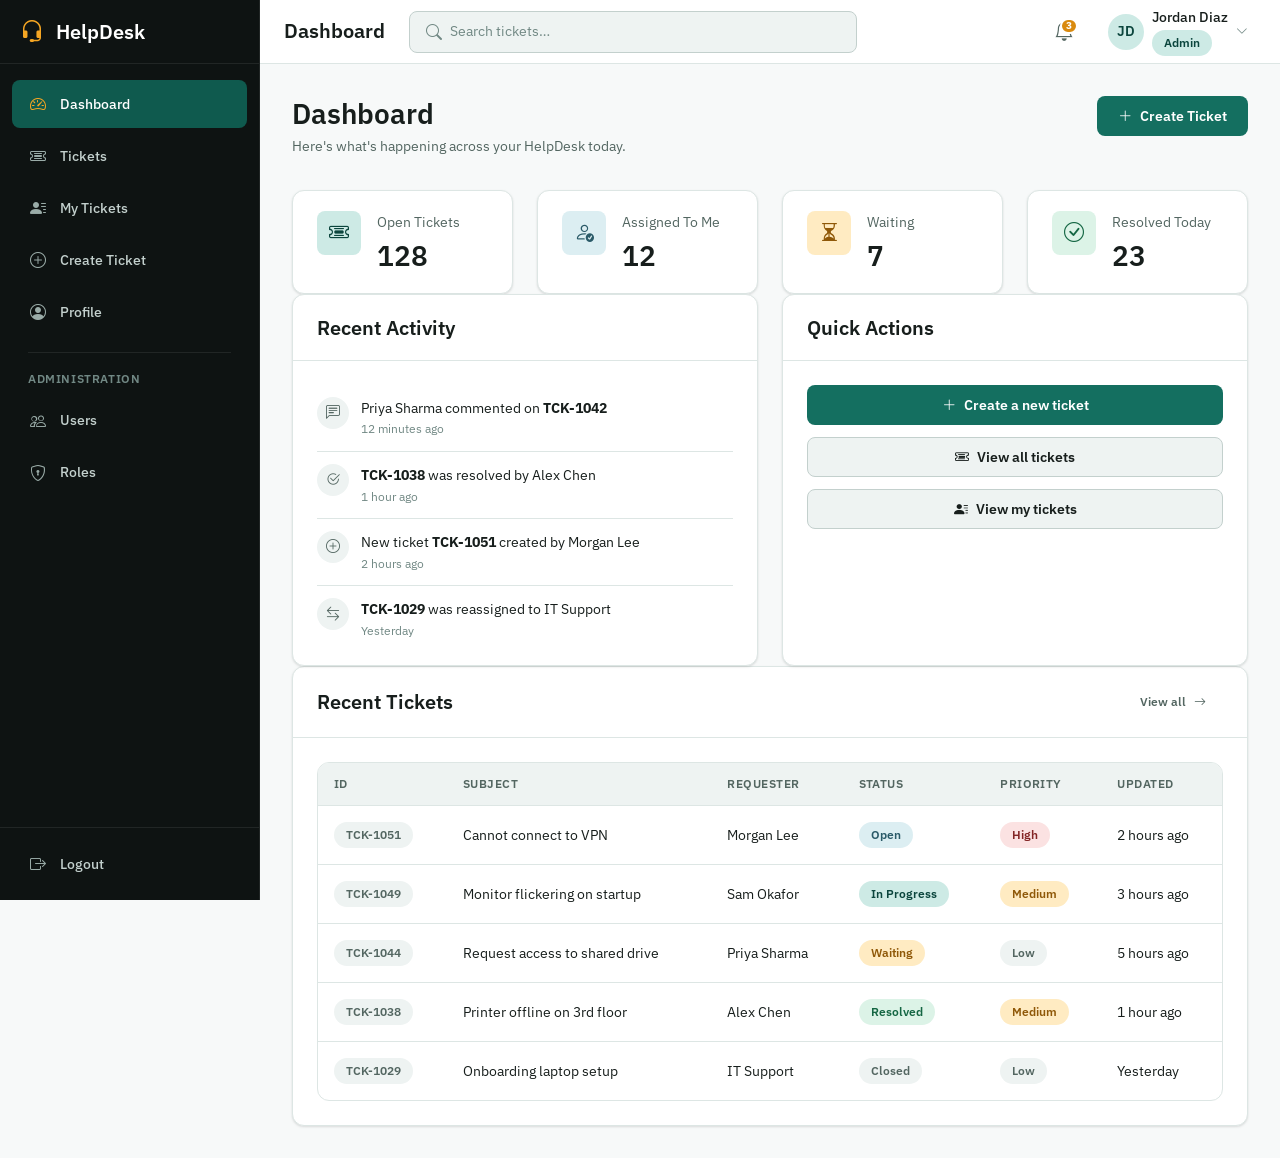
==== frontend/dashboard.html @ 0dae25f0 "feat(frontend): implement dashboard shell and application layout" ====
<!doctype html>
<html lang="en">
<head>
  <meta charset="UTF-8" />
  <meta name="viewport" content="width=device-width, initial-scale=1.0" />
  <title>Dashboard · HelpDesk</title>
  <meta name="description" content="HelpDesk dashboard overview." />

  <link rel="preconnect" href="https://fonts.googleapis.com" />
  <link rel="preconnect" href="https://fonts.gstatic.com" crossorigin />
  <link
    href="https://fonts.googleapis.com/css2?family=IBM+Plex+Sans:wght@400;500;600;700&family=IBM+Plex+Mono:wght@400;500&display=swap"
    rel="stylesheet"
  />
  <link
    rel="stylesheet"
    href="https://cdn.jsdelivr.net/npm/bootstrap-icons@1.11.3/font/bootstrap-icons.min.css"
  />

  <link rel="stylesheet" href="css/variables.css" />
  <link rel="stylesheet" href="css/base.css" />
  <link rel="stylesheet" href="css/layout.css" />
  <link rel="stylesheet" href="css/components.css" />
  <link rel="stylesheet" href="css/shell.css" />
</head>
<body>
  <a href="#main-content" class="skip-link">Skip to main content</a>

  <div class="app-shell" id="app-shell">
    <aside class="app-shell__sidebar sidebar" id="sidebar" aria-label="Primary">
      <div class="sidebar__brand">
        <i class="bi bi-headset" aria-hidden="true"></i>
        <span class="sidebar__brand-text">HelpDesk</span>
      </div>

      <nav class="sidebar__nav" aria-label="Main navigation">
        <ul class="sidebar__list">
          <li>
            <a class="sidebar__link" href="dashboard.html" data-nav="dashboard.html">
              <i class="bi bi-speedometer2" aria-hidden="true"></i>
              <span>Dashboard</span>
            </a>
          </li>
          <li>
            <a class="sidebar__link" href="tickets.html" data-nav="tickets.html">
              <i class="bi bi-ticket-detailed" aria-hidden="true"></i>
              <span>Tickets</span>
            </a>
          </li>
          <li>
            <a class="sidebar__link" href="my-tickets.html" data-nav="my-tickets.html">
              <i class="bi bi-person-lines-fill" aria-hidden="true"></i>
              <span>My Tickets</span>
            </a>
          </li>
          <li>
            <a class="sidebar__link" href="create-ticket.html" data-nav="create-ticket.html">
              <i class="bi bi-plus-circle" aria-hidden="true"></i>
              <span>Create Ticket</span>
            </a>
          </li>
          <li>
            <a class="sidebar__link" href="profile.html" data-nav="profile.html">
              <i class="bi bi-person-circle" aria-hidden="true"></i>
              <span>Profile</span>
            </a>
          </li>
        </ul>

        <div class="sidebar__divider" role="separator"></div>
        <p class="sidebar__section-label">Administration</p>
        <ul class="sidebar__list">
          <li>
            <a class="sidebar__link" href="users.html" data-nav="users.html">
              <i class="bi bi-people" aria-hidden="true"></i>
              <span>Users</span>
            </a>
          </li>
          <li>
            <a class="sidebar__link" href="roles.html" data-nav="roles.html">
              <i class="bi bi-shield-lock" aria-hidden="true"></i>
              <span>Roles</span>
            </a>
          </li>
        </ul>
      </nav>

      <div class="sidebar__footer">
        <button type="button" class="sidebar__link" data-logout-trigger>
          <i class="bi bi-box-arrow-right" aria-hidden="true"></i>
          <span>Logout</span>
        </button>
      </div>
    </aside>

    <div class="app-shell__overlay" id="shell-overlay" hidden></div>

    <header class="app-shell__topbar topbar">
      <button
        type="button"
        class="topbar__menu-toggle"
        id="sidebar-toggle"
        aria-label="Toggle navigation"
        aria-expanded="false"
        aria-controls="sidebar"
      >
        <i class="bi bi-list" aria-hidden="true"></i>
      </button>

      <p class="topbar__title" aria-hidden="true">Dashboard</p>

      <div class="topbar__search">
        <i class="bi bi-search" aria-hidden="true"></i>
        <input
          type="search"
          class="topbar__search-input"
          placeholder="Search tickets…"
          aria-label="Search tickets"
        />
      </div>

      <div class="topbar__actions">
        <button type="button" class="topbar__icon-btn" id="notification-button" aria-label="Notifications, 3 unread">
          <i class="bi bi-bell" aria-hidden="true"></i>
          <span class="topbar__badge" aria-hidden="true">3</span>
        </button>

        <div class="topbar__user">
          <button
            type="button"
            class="topbar__user-trigger"
            id="user-menu-trigger"
            aria-haspopup="true"
            aria-expanded="false"
            aria-controls="user-menu"
          >
            <span class="avatar" aria-hidden="true">JD</span>
            <span class="topbar__user-info">
              <span class="topbar__user-name">Jordan Diaz</span>
              <span class="badge badge--brand">Admin</span>
            </span>
            <i class="bi bi-chevron-down" aria-hidden="true"></i>
          </button>

          <div class="dropdown-menu" id="user-menu" role="menu" aria-label="User menu" hidden>
            <a class="dropdown-menu__item" role="menuitem" href="profile.html">
              <i class="bi bi-person" aria-hidden="true"></i>
              Profile
            </a>
            <div class="dropdown-menu__divider" role="separator"></div>
            <button type="button" class="dropdown-menu__item" role="menuitem" data-logout-trigger>
              <i class="bi bi-box-arrow-right" aria-hidden="true"></i>
              Logout
            </button>
          </div>
        </div>
      </div>
    </header>

    <main class="app-shell__main" id="main-content">
      <div class="page-header">
        <div>
          <h1 class="page-header__title">Dashboard</h1>
          <p class="page-header__subtitle">Here's what's happening across your HelpDesk today.</p>
        </div>
        <div class="page-header__actions">
          <a href="create-ticket.html" class="btn btn--primary">
            <i class="bi bi-plus-lg" aria-hidden="true"></i>
            Create Ticket
          </a>
        </div>
      </div>

      <div class="grid grid-cols-4 mb-8">
        <div class="stat-card">
          <div class="stat-card__icon stat-card__icon--brand">
            <i class="bi bi-ticket-detailed" aria-hidden="true"></i>
          </div>
          <div>
            <p class="stat-card__label">Open Tickets</p>
            <p class="stat-card__value">128</p>
          </div>
        </div>

        <div class="stat-card">
          <div class="stat-card__icon stat-card__icon--info">
            <i class="bi bi-person-check" aria-hidden="true"></i>
          </div>
          <div>
            <p class="stat-card__label">Assigned To Me</p>
            <p class="stat-card__value">12</p>
          </div>
        </div>

        <div class="stat-card">
          <div class="stat-card__icon stat-card__icon--signal">
            <i class="bi bi-hourglass-split" aria-hidden="true"></i>
          </div>
          <div>
            <p class="stat-card__label">Waiting</p>
            <p class="stat-card__value">7</p>
          </div>
        </div>

        <div class="stat-card">
          <div class="stat-card__icon stat-card__icon--success">
            <i class="bi bi-check-circle" aria-hidden="true"></i>
          </div>
          <div>
            <p class="stat-card__label">Resolved Today</p>
            <p class="stat-card__value">23</p>
          </div>
        </div>
      </div>

      <div class="grid grid-cols-2 mb-8">
        <div class="card">
          <div class="card__header">
            <h2>Recent Activity</h2>
          </div>
          <div class="card__body">
            <ul class="activity-list">
              <li class="activity-item">
                <span class="activity-item__icon"><i class="bi bi-chat-left-text" aria-hidden="true"></i></span>
                <div>
                  <p class="activity-item__text">Priya Sharma commented on <strong>TCK-1042</strong></p>
                  <p class="activity-item__time">12 minutes ago</p>
                </div>
              </li>
              <li class="activity-item">
                <span class="activity-item__icon"><i class="bi bi-check2-circle" aria-hidden="true"></i></span>
                <div>
                  <p class="activity-item__text"><strong>TCK-1038</strong> was resolved by Alex Chen</p>
                  <p class="activity-item__time">1 hour ago</p>
                </div>
              </li>
              <li class="activity-item">
                <span class="activity-item__icon"><i class="bi bi-plus-circle" aria-hidden="true"></i></span>
                <div>
                  <p class="activity-item__text">New ticket <strong>TCK-1051</strong> created by Morgan Lee</p>
                  <p class="activity-item__time">2 hours ago</p>
                </div>
              </li>
              <li class="activity-item">
                <span class="activity-item__icon"><i class="bi bi-arrow-left-right" aria-hidden="true"></i></span>
                <div>
                  <p class="activity-item__text"><strong>TCK-1029</strong> was reassigned to IT Support</p>
                  <p class="activity-item__time">Yesterday</p>
                </div>
              </li>
            </ul>
          </div>
        </div>

        <div class="card">
          <div class="card__header">
            <h2>Quick Actions</h2>
          </div>
          <div class="card__body flex flex-col gap-3">
            <a href="create-ticket.html" class="btn btn--primary btn--block">
              <i class="bi bi-plus-lg" aria-hidden="true"></i>
              Create a new ticket
            </a>
            <a href="tickets.html" class="btn btn--secondary btn--block">
              <i class="bi bi-ticket-detailed" aria-hidden="true"></i>
              View all tickets
            </a>
            <a href="my-tickets.html" class="btn btn--secondary btn--block">
              <i class="bi bi-person-lines-fill" aria-hidden="true"></i>
              View my tickets
            </a>
          </div>
        </div>
      </div>

      <div class="card">
        <div class="card__header">
          <h2>Recent Tickets</h2>
          <a href="tickets.html" class="btn btn--ghost btn--sm">
            View all
            <i class="bi bi-arrow-right" aria-hidden="true"></i>
          </a>
        </div>
        <div class="card__body">
          <div class="table-wrapper">
            <table class="table table--hover">
              <thead>
                <tr>
                  <th scope="col">ID</th>
                  <th scope="col">Subject</th>
                  <th scope="col">Requester</th>
                  <th scope="col">Status</th>
                  <th scope="col">Priority</th>
                  <th scope="col">Updated</th>
                </tr>
              </thead>
              <tbody>
                <tr>
                  <td><span class="badge badge--neutral">TCK-1051</span></td>
                  <td>Cannot connect to VPN</td>
                  <td>Morgan Lee</td>
                  <td><span class="badge badge--info">Open</span></td>
                  <td><span class="badge badge--danger">High</span></td>
                  <td>2 hours ago</td>
                </tr>
                <tr>
                  <td><span class="badge badge--neutral">TCK-1049</span></td>
                  <td>Monitor flickering on startup</td>
                  <td>Sam Okafor</td>
                  <td><span class="badge badge--brand">In Progress</span></td>
                  <td><span class="badge badge--signal">Medium</span></td>
                  <td>3 hours ago</td>
                </tr>
                <tr>
                  <td><span class="badge badge--neutral">TCK-1044</span></td>
                  <td>Request access to shared drive</td>
                  <td>Priya Sharma</td>
                  <td><span class="badge badge--signal">Waiting</span></td>
                  <td><span class="badge badge--neutral">Low</span></td>
                  <td>5 hours ago</td>
                </tr>
                <tr>
                  <td><span class="badge badge--neutral">TCK-1038</span></td>
                  <td>Printer offline on 3rd floor</td>
                  <td>Alex Chen</td>
                  <td><span class="badge badge--success">Resolved</span></td>
                  <td><span class="badge badge--signal">Medium</span></td>
                  <td>1 hour ago</td>
                </tr>
                <tr>
                  <td><span class="badge badge--neutral">TCK-1029</span></td>
                  <td>Onboarding laptop setup</td>
                  <td>IT Support</td>
                  <td><span class="badge badge--neutral">Closed</span></td>
                  <td><span class="badge badge--neutral">Low</span></td>
                  <td>Yesterday</td>
                </tr>
              </tbody>
            </table>
          </div>
        </div>
      </div>
    </main>
  </div>

  <script type="module" src="js/pages/dashboard.js"></script>
</body>
</html>
---- frontend/css/variables.css ----
/*
  Design tokens — "Signal & Slate"
  A cool slate-teal neutral scale (never pure gray) paired with a deep teal
  brand color and an amber "signal" accent reserved for anything that needs
  a human's attention: priority, pending states, warnings. The metaphor is
  literal for a HelpDesk: tickets are signals, teal is the calm resolution
  color, amber is the thing still waiting on you.

  Every other stylesheet reads from here only — no hex codes, no magic
  numbers for spacing/radius/shadow/etc. should appear outside this file.
*/

:root {
  /* ---------- Neutral scale (cool slate-teal undertone) ---------- */
  --color-neutral-0: #ffffff;
  --color-neutral-50: #f7f9f9;
  --color-neutral-100: #eef3f2;
  --color-neutral-200: #dde6e4;
  --color-neutral-300: #c3d0cd;
  --color-neutral-400: #9aacA8;
  --color-neutral-500: #718884;
  --color-neutral-600: #536661;
  --color-neutral-700: #3d4c48;
  --color-neutral-800: #283330;
  --color-neutral-900: #171e1c;
  --color-neutral-950: #0e1312;

  /* ---------- Brand (deep teal) ---------- */
  --color-brand-50: #eaf6f4;
  --color-brand-100: #cdeae5;
  --color-brand-200: #9bd5cb;
  --color-brand-300: #69c0b1;
  --color-brand-400: #3ca897;
  --color-brand-500: #1f8b7a;
  --color-brand-600: #146f60;
  --color-brand-700: #0f5a4e;
  --color-brand-800: #0b453d;
  --color-brand-900: #08332c;

  /* ---------- Signal (amber — attention / warning / priority) ---------- */
  --color-signal-50: #fff7e8;
  --color-signal-100: #ffebc2;
  --color-signal-200: #ffd98a;
  --color-signal-300: #fdc35a;
  --color-signal-400: #f5a623;
  --color-signal-500: #d98a0f;
  --color-signal-600: #b4700a;
  --color-signal-700: #8f5808;

  /* ---------- Semantic ---------- */
  --color-success-100: #dcf3e7;
  --color-success-500: #1e8e5a;
  --color-success-600: #187249;
  --color-success-700: #146643;

  --color-danger-100: #fbe2e2;
  --color-danger-500: #c33b3b;
  --color-danger-600: #a32e2e;
  --color-danger-700: #832525;

  --color-warning-100: var(--color-signal-100);
  --color-warning-500: var(--color-signal-500);
  --color-warning-600: var(--color-signal-600);

  --color-info-100: #dceef2;
  --color-info-500: #3b7a8c;
  --color-info-600: #2a5a68;

  /* ---------- Surface & text (light theme defaults) ---------- */
  --color-bg-canvas: var(--color-neutral-50);
  --color-bg-surface: var(--color-neutral-0);
  --color-bg-surface-raised: var(--color-neutral-0);
  --color-bg-sunken: var(--color-neutral-100);
  --color-border: var(--color-neutral-200);
  --color-border-strong: var(--color-neutral-300);

  --color-text-primary: var(--color-neutral-900);
  --color-text-secondary: var(--color-neutral-600);
  --color-text-muted: var(--color-neutral-500);
  --color-text-on-brand: var(--color-neutral-0);
  --color-text-link: var(--color-brand-700);
  --color-text-link-hover: var(--color-brand-800);

  --color-focus-ring: var(--color-brand-500);

  /* ---------- Typography ---------- */
  --font-family-sans: "IBM Plex Sans", "Segoe UI", -apple-system, BlinkMacSystemFont, sans-serif;
  --font-family-mono: "IBM Plex Mono", ui-monospace, SFMono-Regular, Menlo, Consolas, monospace;

  --font-size-xs: 0.75rem;    /* 12px */
  --font-size-sm: 0.875rem;   /* 14px */
  --font-size-base: 1rem;     /* 16px */
  --font-size-md: 1.125rem;   /* 18px */
  --font-size-lg: 1.25rem;    /* 20px */
  --font-size-xl: 1.5rem;     /* 24px */
  --font-size-2xl: 1.75rem;   /* 28px */
  --font-size-3xl: 2rem;      /* 32px */
  --font-size-4xl: 2.5rem;    /* 40px */

  --font-weight-regular: 400;
  --font-weight-medium: 500;
  --font-weight-semibold: 600;
  --font-weight-bold: 700;

  --line-height-tight: 1.25;
  --line-height-snug: 1.375;
  --line-height-normal: 1.5;
  --line-height-relaxed: 1.625;

  /* ---------- Spacing (4px base unit) ---------- */
  --space-0: 0;
  --space-1: 0.25rem;   /* 4px */
  --space-2: 0.5rem;    /* 8px */
  --space-3: 0.75rem;   /* 12px */
  --space-4: 1rem;      /* 16px */
  --space-5: 1.25rem;   /* 20px */
  --space-6: 1.5rem;    /* 24px */
  --space-8: 2rem;      /* 32px */
  --space-10: 2.5rem;   /* 40px */
  --space-12: 3rem;     /* 48px */
  --space-16: 4rem;     /* 64px */
  --space-20: 5rem;     /* 80px */
  --space-24: 6rem;     /* 96px */

  /* ---------- Radius ---------- */
  --radius-sm: 0.25rem;   /* 4px */
  --radius-md: 0.5rem;    /* 8px */
  --radius-lg: 0.75rem;   /* 12px */
  --radius-xl: 1rem;      /* 16px */
  --radius-full: 9999px;

  /* ---------- Shadows (soft, low-opacity, neutral-tinted) ---------- */
  --shadow-xs: 0 1px 2px rgba(14, 19, 18, 0.06);
  --shadow-sm: 0 1px 3px rgba(14, 19, 18, 0.08), 0 1px 2px rgba(14, 19, 18, 0.05);
  --shadow-md: 0 4px 8px rgba(14, 19, 18, 0.08), 0 2px 4px rgba(14, 19, 18, 0.06);
  --shadow-lg: 0 12px 24px rgba(14, 19, 18, 0.12), 0 4px 8px rgba(14, 19, 18, 0.06);
  --shadow-xl: 0 24px 48px rgba(14, 19, 18, 0.16), 0 8px 16px rgba(14, 19, 18, 0.08);
  --shadow-focus: 0 0 0 3px rgba(31, 139, 122, 0.35);

  /* ---------- Motion ---------- */
  --transition-fast: 120ms;
  --transition-base: 200ms;
  --transition-slow: 320ms;
  --ease-standard: cubic-bezier(0.4, 0, 0.2, 1);

  /* ---------- Z-index scale ---------- */
  --z-base: 0;
  --z-dropdown: 1000;
  --z-sticky: 1100;
  --z-overlay: 1200;
  --z-modal: 1300;
  --z-toast: 1400;
  --z-tooltip: 1500;

  /* ---------- App shell (sidebar + topbar) ---------- */
  --sidebar-width: 16.25rem;      /* 260px, desktop */
  --sidebar-width-collapsed: 4.5rem; /* 72px, icon-only tablet rail */
  --topbar-height: 4rem;          /* 64px */

  /* ---------- Container widths ---------- */
  --container-sm: 640px;
  --container-md: 768px;
  --container-lg: 1024px;
  --container-xl: 1280px;
  --container-2xl: 1440px;

  /*
    Breakpoint reference only — CSS custom properties cannot be used inside
    an @media condition, so these document the literal px values every
    @media rule in this codebase must match: mobile <480px, tablet <768px,
    desktop <1024px, wide >=1280px.
  */
  --breakpoint-sm: 480px;
  --breakpoint-md: 768px;
  --breakpoint-lg: 1024px;
  --breakpoint-xl: 1280px;
}

/* ---------- Dark theme ---------- */
@media (prefers-color-scheme: dark) {
  :root:not([data-theme="light"]) {
    --color-bg-canvas: var(--color-neutral-950);
    --color-bg-surface: var(--color-neutral-900);
    --color-bg-surface-raised: var(--color-neutral-800);
    --color-bg-sunken: #10201d;
    --color-border: var(--color-neutral-700);
    --color-border-strong: var(--color-neutral-600);

    --color-text-primary: var(--color-neutral-50);
    --color-text-secondary: var(--color-neutral-300);
    --color-text-muted: var(--color-neutral-400);
    --color-text-link: var(--color-brand-300);
    --color-text-link-hover: var(--color-brand-200);

    --color-focus-ring: var(--color-brand-300);

    --shadow-xs: 0 1px 2px rgba(0, 0, 0, 0.35);
    --shadow-sm: 0 1px 3px rgba(0, 0, 0, 0.4), 0 1px 2px rgba(0, 0, 0, 0.3);
    --shadow-md: 0 4px 8px rgba(0, 0, 0, 0.45), 0 2px 4px rgba(0, 0, 0, 0.3);
    --shadow-lg: 0 12px 24px rgba(0, 0, 0, 0.5), 0 4px 8px rgba(0, 0, 0, 0.3);
    --shadow-xl: 0 24px 48px rgba(0, 0, 0, 0.55), 0 8px 16px rgba(0, 0, 0, 0.35);
  }
}

/* Explicit opt-in override, ready for a future theme toggle. */
:root[data-theme="dark"] {
  --color-bg-canvas: var(--color-neutral-950);
  --color-bg-surface: var(--color-neutral-900);
  --color-bg-surface-raised: var(--color-neutral-800);
  --color-bg-sunken: #10201d;
  --color-border: var(--color-neutral-700);
  --color-border-strong: var(--color-neutral-600);

  --color-text-primary: var(--color-neutral-50);
  --color-text-secondary: var(--color-neutral-300);
  --color-text-muted: var(--color-neutral-400);
  --color-text-link: var(--color-brand-300);
  --color-text-link-hover: var(--color-brand-200);

  --color-focus-ring: var(--color-brand-300);
}
---- frontend/css/base.css ----
/* Reset, root typography, and global accessibility defaults. Loaded after
   variables.css and before layout.css / components.css. */

*,
*::before,
*::after {
  box-sizing: border-box;
}

* {
  margin: 0;
  padding: 0;
}

html {
  font-size: 100%;
  -webkit-text-size-adjust: 100%;
  scroll-behavior: smooth;
}

@media (prefers-reduced-motion: reduce) {
  html {
    scroll-behavior: auto;
  }

  *,
  *::before,
  *::after {
    animation-duration: 0.001ms !important;
    animation-iteration-count: 1 !important;
    transition-duration: 0.001ms !important;
    scroll-behavior: auto !important;
  }
}

body {
  font-family: var(--font-family-sans);
  font-size: var(--font-size-base);
  font-weight: var(--font-weight-regular);
  line-height: var(--line-height-normal);
  color: var(--color-text-primary);
  background-color: var(--color-bg-canvas);
  min-height: 100vh;
  text-rendering: optimizeLegibility;
  -webkit-font-smoothing: antialiased;
}

h1,
h2,
h3,
h4,
h5,
h6 {
  font-weight: var(--font-weight-semibold);
  line-height: var(--line-height-tight);
  color: var(--color-text-primary);
}

h1 {
  font-size: var(--font-size-3xl);
}

h2 {
  font-size: var(--font-size-2xl);
}

h3 {
  font-size: var(--font-size-xl);
}

h4 {
  font-size: var(--font-size-lg);
}

p {
  line-height: var(--line-height-relaxed);
}

small {
  font-size: var(--font-size-sm);
}

code,
kbd,
samp,
pre {
  font-family: var(--font-family-mono);
}

a {
  color: var(--color-text-link);
  text-decoration: none;
}

a:hover {
  color: var(--color-text-link-hover);
  text-decoration: underline;
}

img,
svg {
  display: block;
  max-width: 100%;
}

button,
input,
select,
textarea {
  font: inherit;
  color: inherit;
}

button {
  cursor: pointer;
  background: none;
  border: none;
}

ul,
ol {
  list-style: none;
}

table {
  border-collapse: collapse;
  width: 100%;
}

/* Single, consistent focus treatment for every interactive element —
   :focus-visible so mouse clicks don't leave a visible ring, only
   keyboard/AT navigation does. */
a:focus-visible,
button:focus-visible,
input:focus-visible,
select:focus-visible,
textarea:focus-visible,
[tabindex]:focus-visible {
  outline: 2px solid var(--color-focus-ring);
  outline-offset: 2px;
}

::selection {
  background-color: var(--color-brand-200);
  color: var(--color-brand-900);
}

/* Visually hidden but still available to assistive technology. */
.sr-only {
  position: absolute;
  width: 1px;
  height: 1px;
  padding: 0;
  margin: -1px;
  overflow: hidden;
  clip: rect(0, 0, 0, 0);
  white-space: nowrap;
  border: 0;
}
---- frontend/css/layout.css ----
/* Structural layout primitives: containers, grid/flex utilities, and page
   skeleton (app shell). Desktop-first — base rules target desktop/tablet,
   @media (max-width) rules scale down for mobile. */

.container {
  width: 100%;
  max-width: var(--container-xl);
  margin-inline: auto;
  padding-inline: var(--space-6);
}

.container--sm {
  max-width: var(--container-sm);
}

.container--md {
  max-width: var(--container-md);
}

.container--2xl {
  max-width: var(--container-2xl);
}

@media (max-width: 768px) {
  .container {
    padding-inline: var(--space-4);
  }
}

/* ---------- Flex utilities ---------- */
.flex {
  display: flex;
}

.flex-col {
  flex-direction: column;
}

.flex-wrap {
  flex-wrap: wrap;
}

.items-center {
  align-items: center;
}

.items-start {
  align-items: flex-start;
}

.items-end {
  align-items: flex-end;
}

.justify-center {
  justify-content: center;
}

.justify-between {
  justify-content: space-between;
}

.justify-end {
  justify-content: flex-end;
}

.flex-1 {
  flex: 1 1 0%;
}

.gap-1 { gap: var(--space-1); }
.gap-2 { gap: var(--space-2); }
.gap-3 { gap: var(--space-3); }
.gap-4 { gap: var(--space-4); }
.gap-6 { gap: var(--space-6); }
.gap-8 { gap: var(--space-8); }

/* ---------- Grid utilities ---------- */
.grid {
  display: grid;
  gap: var(--space-6);
}

.grid-cols-2 {
  grid-template-columns: repeat(2, 1fr);
}

.grid-cols-3 {
  grid-template-columns: repeat(3, 1fr);
}

.grid-cols-4 {
  grid-template-columns: repeat(4, 1fr);
}

@media (max-width: 1024px) {
  .grid-cols-4 {
    grid-template-columns: repeat(2, 1fr);
  }
}

@media (max-width: 768px) {
  .grid-cols-2,
  .grid-cols-3,
  .grid-cols-4 {
    grid-template-columns: 1fr;
  }
}

/* ---------- Spacing utilities (the small, high-reuse subset only) ---------- */
.mt-2 { margin-top: var(--space-2); }
.mt-4 { margin-top: var(--space-4); }
.mt-6 { margin-top: var(--space-6); }
.mt-8 { margin-top: var(--space-8); }
.mb-2 { margin-bottom: var(--space-2); }
.mb-4 { margin-bottom: var(--space-4); }
.mb-6 { margin-bottom: var(--space-6); }

/* ---------- App shell skeleton ---------- */
/* The structural grid every authenticated page (dashboard, tickets,
   profile, admin, ...) shares. Visual skin for the sidebar/topbar
   contents lives in shell.css — this file only owns the grid mechanics,
   consistent with layout.css's "structural, content-agnostic" job. */
.app-shell {
  display: grid;
  grid-template-columns: var(--sidebar-width) 1fr;
  grid-template-rows: var(--topbar-height) 1fr;
  grid-template-areas:
    "sidebar topbar"
    "sidebar main";
  min-height: 100vh;
}

.app-shell__topbar {
  grid-area: topbar;
  position: sticky;
  top: 0;
  z-index: var(--z-sticky);
}

.app-shell__sidebar {
  grid-area: sidebar;
}

.app-shell__main {
  grid-area: main;
  padding: var(--space-8);
  overflow-x: auto;
  overflow-y: auto;
}

/* Tablet: a permanent icon-only rail, not a toggle — the simplest way to
   keep every nav item reachable without spending width on labels. */
@media (max-width: 1024px) {
  .app-shell {
    grid-template-columns: var(--sidebar-width-collapsed) 1fr;
  }
}

/* Mobile: the sidebar leaves the grid entirely and becomes an off-canvas
   overlay (shell.css positions/animates it); shell.js toggles `.is-open`
   and the backdrop's `hidden` attribute. */
@media (max-width: 768px) {
  .app-shell {
    grid-template-columns: 1fr;
    grid-template-areas:
      "topbar"
      "main";
  }

  .app-shell__sidebar {
    position: fixed;
    inset-block: 0;
    left: 0;
    width: var(--sidebar-width);
    transform: translateX(-100%);
    transition: transform var(--transition-base) var(--ease-standard);
    z-index: var(--z-modal);
  }

  .app-shell__sidebar.is-open {
    transform: translateX(0);
  }
}

.app-shell__overlay {
  position: fixed;
  inset: 0;
  z-index: var(--z-overlay);
  background-color: rgba(14, 19, 18, 0.45);
}

.app-shell__overlay[hidden] {
  display: none;
}

/* ---------- Full-viewport centering (used by the auth screens) ---------- */
.screen-center {
  min-height: 100vh;
  display: flex;
  align-items: center;
  justify-content: center;
}
---- frontend/css/components.css ----
/* Reusable component library: buttons, cards, forms, tables, badges,
   alerts, spinner, modal, toast, empty state. Every component is
   BEM-lite (.component, .component__part, .component--variant) and reads
   exclusively from variables.css tokens. */

/* ================= Buttons ================= */
.btn {
  display: inline-flex;
  align-items: center;
  justify-content: center;
  gap: var(--space-2);
  padding: var(--space-3) var(--space-5);
  border-radius: var(--radius-md);
  font-size: var(--font-size-sm);
  font-weight: var(--font-weight-semibold);
  line-height: 1;
  border: 1px solid transparent;
  transition: background-color var(--transition-fast) var(--ease-standard),
    border-color var(--transition-fast) var(--ease-standard),
    box-shadow var(--transition-fast) var(--ease-standard),
    transform var(--transition-fast) var(--ease-standard);
  white-space: nowrap;
}

.btn:active {
  transform: translateY(1px);
}

.btn:disabled,
.btn[aria-disabled="true"] {
  opacity: 0.55;
  cursor: not-allowed;
  transform: none;
}

.btn--sm {
  padding: var(--space-2) var(--space-4);
  font-size: var(--font-size-xs);
}

.btn--lg {
  padding: var(--space-4) var(--space-6);
  font-size: var(--font-size-base);
}

.btn--block {
  width: 100%;
}

.btn--primary {
  background-color: var(--color-brand-600);
  color: var(--color-text-on-brand);
}

.btn--primary:hover:not(:disabled) {
  background-color: var(--color-brand-700);
}

.btn--secondary {
  background-color: var(--color-bg-sunken);
  color: var(--color-text-primary);
  border-color: var(--color-border-strong);
}

.btn--secondary:hover:not(:disabled) {
  background-color: var(--color-neutral-200);
}

.btn--outline {
  background-color: transparent;
  color: var(--color-brand-700);
  border-color: var(--color-brand-600);
}

.btn--outline:hover:not(:disabled) {
  background-color: var(--color-brand-50);
}

.btn--ghost {
  background-color: transparent;
  color: var(--color-text-secondary);
}

.btn--ghost:hover:not(:disabled) {
  background-color: var(--color-bg-sunken);
  color: var(--color-text-primary);
}

.btn--danger {
  background-color: var(--color-danger-600);
  color: var(--color-text-on-brand);
}

.btn--danger:hover:not(:disabled) {
  background-color: var(--color-danger-700);
}

/* A .btn is often an <a> (e.g. "Back to sign in"), and base.css's global
   `a:hover` rule (color + underline) outranks a plain `.btn--variant`
   color declaration on specificity — without this, an anchor button's
   text would flip to the link-hover color and underline on hover. */
a.btn,
a.btn:hover,
a.btn:focus {
  text-decoration: none;
}

a.btn--primary:hover,
a.btn--danger:hover {
  color: var(--color-text-on-brand);
}

a.btn--secondary:hover {
  color: var(--color-text-primary);
}

a.btn--outline:hover {
  color: var(--color-brand-700);
}

a.btn--ghost:hover {
  color: var(--color-text-primary);
}

/* Injected by utils.js's setButtonLoading() in place of the button's icon
   while a (simulated or real) request is in flight. Uses currentColor so
   it automatically matches whichever button variant it's placed in. */
.btn__spinner {
  width: 1rem;
  height: 1rem;
  border: 2px solid currentColor;
  border-top-color: transparent;
  border-radius: var(--radius-full);
  opacity: 0.85;
  animation: spin 700ms linear infinite;
}

/* ================= Cards ================= */
.card {
  background-color: var(--color-bg-surface);
  border: 1px solid var(--color-border);
  border-radius: var(--radius-lg);
  box-shadow: var(--shadow-sm);
}

.card__header {
  padding: var(--space-5) var(--space-6);
  border-bottom: 1px solid var(--color-border);
  display: flex;
  align-items: center;
  justify-content: space-between;
  gap: var(--space-4);
}

.card__header h1,
.card__header h2,
.card__header h3 {
  font-size: var(--font-size-lg);
}

.card__body {
  padding: var(--space-6);
}

.card__footer {
  padding: var(--space-5) var(--space-6);
  border-top: 1px solid var(--color-border);
  display: flex;
  align-items: center;
  justify-content: flex-end;
  gap: var(--space-3);
}

/* ================= Forms ================= */
.form-group {
  display: flex;
  flex-direction: column;
  gap: var(--space-2);
  margin-bottom: var(--space-5);
}

.form-label {
  font-size: var(--font-size-sm);
  font-weight: var(--font-weight-medium);
  color: var(--color-text-primary);
}

.form-label--required::after {
  content: " *";
  color: var(--color-danger-600);
}

.form-control {
  width: 100%;
  padding: var(--space-3) var(--space-4);
  font-size: var(--font-size-base);
  color: var(--color-text-primary);
  background-color: var(--color-bg-surface);
  border: 1px solid var(--color-border-strong);
  border-radius: var(--radius-md);
  transition: border-color var(--transition-fast) var(--ease-standard),
    box-shadow var(--transition-fast) var(--ease-standard);
}

.form-control::placeholder {
  color: var(--color-text-muted);
}

.form-control:focus-visible {
  outline: none;
  border-color: var(--color-brand-500);
  box-shadow: var(--shadow-focus);
}

.form-control[aria-invalid="true"] {
  border-color: var(--color-danger-600);
}

.form-control[aria-invalid="true"]:focus-visible {
  box-shadow: 0 0 0 3px rgba(195, 59, 59, 0.25);
}

.form-hint {
  font-size: var(--font-size-xs);
  color: var(--color-text-muted);
}

.form-error {
  font-size: var(--font-size-xs);
  color: var(--color-danger-600);
  font-weight: var(--font-weight-medium);
}

.form-check {
  display: flex;
  align-items: center;
  gap: var(--space-2);
}

.form-check input[type="checkbox"],
.form-check input[type="radio"] {
  width: 1.125rem;
  height: 1.125rem;
  accent-color: var(--color-brand-600);
}

.form-check label {
  font-size: var(--font-size-sm);
  color: var(--color-text-secondary);
}

/* ================= Password strength & requirements ================= */
.password-strength {
  display: flex;
  align-items: center;
  gap: var(--space-3);
  margin-top: var(--space-2);
}

.password-strength__bar {
  flex: 1 1 0%;
  height: 0.375rem;
  border-radius: var(--radius-full);
  background-color: var(--color-bg-sunken);
  overflow: hidden;
}

.password-strength__fill {
  height: 100%;
  width: 0%;
  border-radius: var(--radius-full);
  background-color: var(--color-border-strong);
  transition: width var(--transition-base) var(--ease-standard),
    background-color var(--transition-base) var(--ease-standard);
}

.password-strength--very-weak .password-strength__fill {
  background-color: var(--color-danger-500);
}

.password-strength--weak .password-strength__fill {
  background-color: var(--color-danger-500);
}

.password-strength--fair .password-strength__fill {
  background-color: var(--color-signal-400);
}

.password-strength--good .password-strength__fill {
  background-color: var(--color-info-500);
}

.password-strength--strong .password-strength__fill {
  background-color: var(--color-success-500);
}

.password-strength__label {
  font-size: var(--font-size-xs);
  font-weight: var(--font-weight-medium);
  color: var(--color-text-muted);
  min-width: 5.5rem;
  text-align: right;
}

.password-requirements {
  display: grid;
  grid-template-columns: repeat(2, 1fr);
  gap: var(--space-1) var(--space-4);
  margin-top: var(--space-3);
}

@media (max-width: 480px) {
  .password-requirements {
    grid-template-columns: 1fr;
  }
}

.password-requirements__item {
  display: flex;
  align-items: center;
  gap: var(--space-2);
  font-size: var(--font-size-xs);
  color: var(--color-text-muted);
  transition: color var(--transition-fast) var(--ease-standard);
}

.password-requirements__item i {
  font-size: var(--font-size-sm);
  flex-shrink: 0;
}

.password-requirements__item.is-met {
  color: var(--color-success-700);
}

/* ================= Tables ================= */
.table-wrapper {
  overflow-x: auto;
  border: 1px solid var(--color-border);
  border-radius: var(--radius-lg);
}

.table {
  width: 100%;
  border-collapse: collapse;
  font-size: var(--font-size-sm);
}

.table thead {
  background-color: var(--color-bg-sunken);
}

.table th {
  text-align: left;
  padding: var(--space-3) var(--space-4);
  font-weight: var(--font-weight-semibold);
  color: var(--color-text-secondary);
  text-transform: uppercase;
  font-size: var(--font-size-xs);
  letter-spacing: 0.04em;
  white-space: nowrap;
}

.table td {
  padding: var(--space-4);
  border-top: 1px solid var(--color-border);
  color: var(--color-text-primary);
  vertical-align: middle;
}

.table tbody tr {
  transition: background-color var(--transition-fast) var(--ease-standard);
}

.table--hover tbody tr:hover {
  background-color: var(--color-bg-sunken);
}

.table--striped tbody tr:nth-child(even) {
  background-color: var(--color-bg-sunken);
}

/* ================= Badges ================= */
.badge {
  display: inline-flex;
  align-items: center;
  gap: var(--space-1);
  padding: var(--space-1) var(--space-3);
  border-radius: var(--radius-full);
  font-size: var(--font-size-xs);
  font-weight: var(--font-weight-semibold);
  line-height: 1.5;
  white-space: nowrap;
}

.badge--neutral {
  background-color: var(--color-bg-sunken);
  color: var(--color-text-secondary);
}

.badge--brand {
  background-color: var(--color-brand-100);
  color: var(--color-brand-800);
}

.badge--signal {
  background-color: var(--color-signal-100);
  color: var(--color-signal-700);
}

.badge--success {
  background-color: var(--color-success-100);
  color: var(--color-success-700);
}

.badge--danger {
  background-color: var(--color-danger-100);
  color: var(--color-danger-700);
}

.badge--info {
  background-color: var(--color-info-100);
  color: var(--color-info-600);
}

/* ================= Alerts ================= */
.alert {
  display: flex;
  align-items: flex-start;
  gap: var(--space-3);
  padding: var(--space-4) var(--space-5);
  border-radius: var(--radius-md);
  border: 1px solid transparent;
  font-size: var(--font-size-sm);
}

.alert__icon {
  flex-shrink: 0;
  font-size: var(--font-size-lg);
  line-height: 1;
}

.alert__title {
  font-weight: var(--font-weight-semibold);
  margin-bottom: var(--space-1);
}

.alert--info {
  background-color: var(--color-info-100);
  border-color: var(--color-info-500);
  color: var(--color-info-600);
}

.alert--success {
  background-color: var(--color-success-100);
  border-color: var(--color-success-500);
  color: var(--color-success-700);
}

.alert--warning {
  background-color: var(--color-signal-100);
  border-color: var(--color-signal-400);
  color: var(--color-signal-700);
}

.alert--danger {
  background-color: var(--color-danger-100);
  border-color: var(--color-danger-500);
  color: var(--color-danger-700);
}

/* ================= Loading spinner ================= */
.spinner {
  width: 1.5rem;
  height: 1.5rem;
  border: 2.5px solid var(--color-border-strong);
  border-top-color: var(--color-brand-600);
  border-radius: var(--radius-full);
  animation: spin 700ms linear infinite;
}

.spinner--lg {
  width: 2.5rem;
  height: 2.5rem;
  border-width: 3px;
}

@keyframes spin {
  to {
    transform: rotate(360deg);
  }
}

.loading-overlay {
  position: fixed;
  inset: 0;
  z-index: var(--z-overlay);
  display: flex;
  align-items: center;
  justify-content: center;
  background-color: rgba(14, 19, 18, 0.35);
}

.loading-overlay[hidden] {
  display: none;
}

/* ================= Modal ================= */
.modal-overlay {
  position: fixed;
  inset: 0;
  z-index: var(--z-modal);
  display: flex;
  align-items: center;
  justify-content: center;
  padding: var(--space-6);
  background-color: rgba(14, 19, 18, 0.45);
}

.modal-overlay[hidden] {
  display: none;
}

.modal {
  width: 100%;
  max-width: 32rem;
  max-height: calc(100vh - var(--space-12));
  overflow-y: auto;
  background-color: var(--color-bg-surface);
  border-radius: var(--radius-xl);
  box-shadow: var(--shadow-xl);
}

.modal__header {
  display: flex;
  align-items: center;
  justify-content: space-between;
  gap: var(--space-4);
  padding: var(--space-5) var(--space-6);
  border-bottom: 1px solid var(--color-border);
}

.modal__close {
  color: var(--color-text-muted);
  font-size: var(--font-size-lg);
  line-height: 1;
  padding: var(--space-1);
  border-radius: var(--radius-sm);
}

.modal__close:hover {
  color: var(--color-text-primary);
  background-color: var(--color-bg-sunken);
}

.modal__body {
  padding: var(--space-6);
}

.modal__footer {
  display: flex;
  align-items: center;
  justify-content: flex-end;
  gap: var(--space-3);
  padding: var(--space-5) var(--space-6);
  border-top: 1px solid var(--color-border);
}

/* ================= Toast ================= */
.toast-container {
  position: fixed;
  top: var(--space-6);
  right: var(--space-6);
  z-index: var(--z-toast);
  display: flex;
  flex-direction: column;
  gap: var(--space-3);
  max-width: 24rem;
  width: 100%;
}

.toast {
  display: flex;
  align-items: flex-start;
  gap: var(--space-3);
  padding: var(--space-4) var(--space-5);
  border-radius: var(--radius-md);
  border: 1px solid var(--color-border);
  background-color: var(--color-bg-surface);
  box-shadow: var(--shadow-lg);
  font-size: var(--font-size-sm);
  animation: toast-in var(--transition-slow) var(--ease-standard);
}

.toast--success {
  border-left: 3px solid var(--color-success-500);
}

.toast--danger {
  border-left: 3px solid var(--color-danger-600);
}

.toast--warning {
  border-left: 3px solid var(--color-signal-400);
}

.toast--info {
  border-left: 3px solid var(--color-info-500);
}

@keyframes toast-in {
  from {
    opacity: 0;
    transform: translateX(1rem);
  }
  to {
    opacity: 1;
    transform: translateX(0);
  }
}

/* ================= Empty state ================= */
.empty-state {
  display: flex;
  flex-direction: column;
  align-items: center;
  justify-content: center;
  text-align: center;
  padding: var(--space-16) var(--space-6);
  color: var(--color-text-secondary);
}

.empty-state__icon {
  font-size: var(--font-size-4xl);
  color: var(--color-text-muted);
  margin-bottom: var(--space-4);
}

.empty-state__title {
  font-size: var(--font-size-lg);
  font-weight: var(--font-weight-semibold);
  color: var(--color-text-primary);
  margin-bottom: var(--space-2);
}

.empty-state__description {
  max-width: 28rem;
  margin-bottom: var(--space-6);
}

/* Sized down for use inside an auth-card rather than a full page region. */
.empty-state--card {
  padding: var(--space-4) 0 var(--space-2);
}

.empty-state--card .empty-state__description {
  margin-bottom: var(--space-2);
}

/* ================= Page header ================= */
/* Title + actions bar reused at the top of every authenticated page's
   main content, not just the dashboard. */
.page-header {
  display: flex;
  align-items: flex-start;
  justify-content: space-between;
  gap: var(--space-4);
  margin-bottom: var(--space-8);
}

.page-header__title {
  font-size: var(--font-size-2xl);
  margin-bottom: var(--space-1);
}

.page-header__subtitle {
  color: var(--color-text-secondary);
  font-size: var(--font-size-sm);
}

.page-header__actions {
  display: flex;
  align-items: center;
  gap: var(--space-3);
  flex-shrink: 0;
}

@media (max-width: 480px) {
  .page-header {
    flex-direction: column;
  }
}

/* ================= Stat card ================= */
.stat-card {
  display: flex;
  align-items: flex-start;
  gap: var(--space-4);
  background-color: var(--color-bg-surface);
  border: 1px solid var(--color-border);
  border-radius: var(--radius-lg);
  box-shadow: var(--shadow-sm);
  padding: var(--space-5) var(--space-6);
}

.stat-card__icon {
  flex-shrink: 0;
  width: 2.75rem;
  height: 2.75rem;
  border-radius: var(--radius-md);
  display: flex;
  align-items: center;
  justify-content: center;
  font-size: var(--font-size-lg);
}

.stat-card__icon--brand {
  background-color: var(--color-brand-100);
  color: var(--color-brand-800);
}

.stat-card__icon--signal {
  background-color: var(--color-signal-100);
  color: var(--color-signal-700);
}

.stat-card__icon--success {
  background-color: var(--color-success-100);
  color: var(--color-success-700);
}

.stat-card__icon--info {
  background-color: var(--color-info-100);
  color: var(--color-info-600);
}

.stat-card__label {
  font-size: var(--font-size-sm);
  color: var(--color-text-secondary);
  margin-bottom: var(--space-1);
}

.stat-card__value {
  font-size: var(--font-size-2xl);
  font-weight: var(--font-weight-semibold);
  color: var(--color-text-primary);
  line-height: var(--line-height-tight);
}

/* ================= Avatar ================= */
.avatar {
  display: inline-flex;
  align-items: center;
  justify-content: center;
  flex-shrink: 0;
  width: 2.25rem;
  height: 2.25rem;
  border-radius: var(--radius-full);
  background-color: var(--color-brand-100);
  color: var(--color-brand-800);
  font-size: var(--font-size-sm);
  font-weight: var(--font-weight-semibold);
}

.avatar--sm {
  width: 1.75rem;
  height: 1.75rem;
  font-size: var(--font-size-xs);
}

/* ================= Dropdown menu ================= */
/* Generic popup menu — position it by giving its parent `position:
   relative` (the topbar's user menu does this in shell.css); reused by
   any future row/context menu, not just the topbar. */
.dropdown-menu {
  position: absolute;
  min-width: 13rem;
  background-color: var(--color-bg-surface);
  border: 1px solid var(--color-border);
  border-radius: var(--radius-md);
  box-shadow: var(--shadow-lg);
  padding: var(--space-2);
  z-index: var(--z-dropdown);
}

.dropdown-menu[hidden] {
  display: none;
}

.dropdown-menu__item {
  display: flex;
  align-items: center;
  gap: var(--space-2);
  width: 100%;
  padding: var(--space-2) var(--space-3);
  border-radius: var(--radius-sm);
  font-size: var(--font-size-sm);
  color: var(--color-text-primary);
  text-decoration: none;
  transition: background-color var(--transition-fast) var(--ease-standard);
}

.dropdown-menu__item:hover,
.dropdown-menu__item:focus-visible {
  background-color: var(--color-bg-sunken);
  color: var(--color-text-primary);
  text-decoration: none;
}

.dropdown-menu__divider {
  height: 1px;
  background-color: var(--color-border);
  margin: var(--space-2) 0;
}

/* ================= Activity list ================= */
.activity-list {
  display: flex;
  flex-direction: column;
}

.activity-item {
  display: flex;
  gap: var(--space-3);
  padding: var(--space-3) 0;
  border-bottom: 1px solid var(--color-border);
}

.activity-item:last-child {
  padding-bottom: 0;
  border-bottom: none;
}

.activity-item__icon {
  display: flex;
  align-items: center;
  justify-content: center;
  flex-shrink: 0;
  width: 2rem;
  height: 2rem;
  border-radius: var(--radius-full);
  background-color: var(--color-bg-sunken);
  color: var(--color-text-secondary);
  font-size: var(--font-size-sm);
}

.activity-item__text {
  font-size: var(--font-size-sm);
  color: var(--color-text-primary);
}

.activity-item__time {
  font-size: var(--font-size-xs);
  color: var(--color-text-muted);
}
---- frontend/css/shell.css ----
/* Visual skin for the reusable authenticated app shell (sidebar + topbar).
   Loaded by every authenticated page (dashboard.html now; tickets/profile/
   admin pages later) — the structural grid these sit inside lives in
   layout.css's .app-shell rules, kept separate the same way auth.css only
   ever adds visual treatment on top of layout.css's primitives. */

/* ---------- Skip link ---------- */
.skip-link {
  position: absolute;
  left: -9999px;
  top: 0;
  background-color: var(--color-brand-700);
  color: var(--color-neutral-0);
  padding: var(--space-3) var(--space-5);
  border-radius: var(--radius-md);
  font-size: var(--font-size-sm);
  font-weight: var(--font-weight-medium);
  z-index: var(--z-tooltip);
}

.skip-link:focus {
  left: var(--space-4);
  top: var(--space-4);
}

/* ---------- Sidebar ---------- */
.sidebar {
  display: flex;
  flex-direction: column;
  height: 100vh;
  background-color: var(--color-neutral-950);
  border-right: 1px solid rgba(247, 249, 249, 0.08);
}

.sidebar__brand {
  display: flex;
  align-items: center;
  gap: var(--space-3);
  flex-shrink: 0;
  height: var(--topbar-height);
  padding-inline: var(--space-5);
  border-bottom: 1px solid rgba(247, 249, 249, 0.08);
  color: var(--color-neutral-0);
  font-size: var(--font-size-lg);
  font-weight: var(--font-weight-semibold);
}

.sidebar__brand i {
  color: var(--color-signal-400);
  font-size: var(--font-size-xl);
}

.sidebar__nav {
  flex: 1 1 auto;
  overflow-y: auto;
  padding: var(--space-4) var(--space-3);
}

.sidebar__list {
  display: flex;
  flex-direction: column;
  gap: var(--space-1);
}

.sidebar__link {
  display: flex;
  align-items: center;
  gap: var(--space-3);
  width: 100%;
  padding: var(--space-3) var(--space-4);
  border: none;
  border-radius: var(--radius-md);
  background: none;
  color: var(--color-neutral-300);
  font-size: var(--font-size-sm);
  font-weight: var(--font-weight-medium);
  text-align: left;
  text-decoration: none;
  cursor: pointer;
  transition: background-color var(--transition-fast) var(--ease-standard),
    color var(--transition-fast) var(--ease-standard);
}

.sidebar__link i {
  flex-shrink: 0;
  width: 1.25rem;
  font-size: var(--font-size-base);
  text-align: center;
  color: var(--color-neutral-400);
  transition: color var(--transition-fast) var(--ease-standard);
}

.sidebar__link:hover {
  background-color: rgba(247, 249, 249, 0.08);
  color: var(--color-neutral-0);
}

.sidebar__link:hover i {
  color: var(--color-neutral-0);
}

.sidebar__link.is-active {
  background-color: var(--color-brand-700);
  color: var(--color-neutral-0);
}

.sidebar__link.is-active i {
  color: var(--color-signal-400);
}

.sidebar__link.is-active:hover {
  background-color: var(--color-brand-700);
  color: var(--color-neutral-0);
}

/* Anchors styled as sidebar links need the same hover/underline guard as
   a.btn in components.css — base.css's global `a:hover` otherwise wins. */
a.sidebar__link,
a.sidebar__link:hover,
a.sidebar__link:focus {
  text-decoration: none;
}

.sidebar__divider {
  height: 1px;
  margin: var(--space-4);
  background-color: rgba(247, 249, 249, 0.08);
}

.sidebar__section-label {
  padding-inline: var(--space-4);
  margin-bottom: var(--space-2);
  font-size: var(--font-size-xs);
  font-weight: var(--font-weight-semibold);
  text-transform: uppercase;
  letter-spacing: 0.05em;
  color: var(--color-neutral-500);
}

.sidebar__footer {
  flex-shrink: 0;
  padding: var(--space-3);
  border-top: 1px solid rgba(247, 249, 249, 0.08);
}

/* Tablet: permanent icon-only rail (see layout.css's matching grid-column
   change at the same breakpoint) — no toggle, every item stays reachable. */
@media (max-width: 1024px) {
  .sidebar__brand-text,
  .sidebar__link span,
  .sidebar__section-label {
    display: none;
  }

  .sidebar__link {
    justify-content: center;
  }

  .sidebar__divider {
    margin-inline: var(--space-2);
  }
}

/* Mobile: the sidebar is off-canvas (layout.css), so when shell.js opens
   it, it's a full-width drawer again — restore labels. */
@media (max-width: 768px) {
  .sidebar__brand-text,
  .sidebar__link span,
  .sidebar__section-label {
    display: inline;
  }

  .sidebar__link {
    justify-content: flex-start;
  }
}

/* ---------- Topbar ---------- */
.topbar {
  display: flex;
  align-items: center;
  gap: var(--space-4);
  height: var(--topbar-height);
  padding-inline: var(--space-6);
  background-color: var(--color-bg-surface);
  border-bottom: 1px solid var(--color-border);
}

.topbar__menu-toggle {
  display: none;
  align-items: center;
  justify-content: center;
  width: 2.5rem;
  height: 2.5rem;
  flex-shrink: 0;
  border-radius: var(--radius-md);
  color: var(--color-text-secondary);
  font-size: var(--font-size-lg);
}

.topbar__menu-toggle:hover {
  background-color: var(--color-bg-sunken);
  color: var(--color-text-primary);
}

@media (max-width: 768px) {
  .topbar__menu-toggle {
    display: inline-flex;
  }
}

.topbar__title {
  flex-shrink: 0;
  margin-right: var(--space-2);
  font-size: var(--font-size-lg);
  font-weight: var(--font-weight-semibold);
}

.topbar__search {
  display: flex;
  align-items: center;
  gap: var(--space-2);
  flex: 1 1 auto;
  max-width: 28rem;
  padding: var(--space-2) var(--space-4);
  border: 1px solid var(--color-border-strong);
  border-radius: var(--radius-md);
  background-color: var(--color-bg-sunken);
  transition: background-color var(--transition-fast) var(--ease-standard),
    border-color var(--transition-fast) var(--ease-standard),
    box-shadow var(--transition-fast) var(--ease-standard);
}

.topbar__search i {
  color: var(--color-text-muted);
}

.topbar__search-input {
  width: 100%;
  border: none;
  background: none;
  outline: none;
  font-size: var(--font-size-sm);
  color: var(--color-text-primary);
}

.topbar__search-input::placeholder {
  color: var(--color-text-muted);
}

/* Search focus animation — a single, purposeful nudge (background lifts to
   the page surface, border/shadow pick up the brand color) rather than a
   decorative effect; shell.js toggles this class on focusin/focusout. */
.topbar__search.is-focused {
  background-color: var(--color-bg-surface);
  border-color: var(--color-brand-500);
  box-shadow: var(--shadow-focus);
}

@media (max-width: 768px) {
  .topbar__search {
    display: none;
  }
}

.topbar__actions {
  display: flex;
  align-items: center;
  gap: var(--space-4);
  margin-left: auto;
  flex-shrink: 0;
}

.topbar__icon-btn {
  position: relative;
  display: inline-flex;
  align-items: center;
  justify-content: center;
  width: 2.5rem;
  height: 2.5rem;
  border-radius: var(--radius-md);
  color: var(--color-text-secondary);
  font-size: var(--font-size-lg);
}

.topbar__icon-btn:hover {
  background-color: var(--color-bg-sunken);
  color: var(--color-text-primary);
}

.topbar__badge {
  position: absolute;
  top: 0.375rem;
  right: 0.375rem;
  display: flex;
  align-items: center;
  justify-content: center;
  min-width: 1rem;
  height: 1rem;
  padding: 0 0.25rem;
  border: 2px solid var(--color-bg-surface);
  border-radius: var(--radius-full);
  background-color: var(--color-signal-500);
  color: var(--color-neutral-0);
  font-size: 0.625rem;
  font-weight: var(--font-weight-bold);
}

.topbar__user {
  position: relative;
}

.topbar__user-trigger {
  display: flex;
  align-items: center;
  gap: var(--space-2);
  padding: var(--space-1) var(--space-2);
  border: none;
  border-radius: var(--radius-md);
  background: none;
  cursor: pointer;
}

.topbar__user-trigger:hover {
  background-color: var(--color-bg-sunken);
}

.topbar__user-info {
  display: flex;
  flex-direction: column;
  align-items: flex-start;
  gap: 0.125rem;
}

.topbar__user-name {
  font-size: var(--font-size-sm);
  font-weight: var(--font-weight-medium);
  color: var(--color-text-primary);
}

.topbar__user-trigger .bi-chevron-down {
  font-size: var(--font-size-xs);
  color: var(--color-text-muted);
  transition: transform var(--transition-fast) var(--ease-standard);
}

.topbar__user-trigger[aria-expanded="true"] .bi-chevron-down {
  transform: rotate(180deg);
}

.topbar__user .dropdown-menu {
  top: calc(100% + var(--space-2));
  right: 0;
}

@media (max-width: 768px) {
  .topbar__user-info {
    display: none;
  }
}
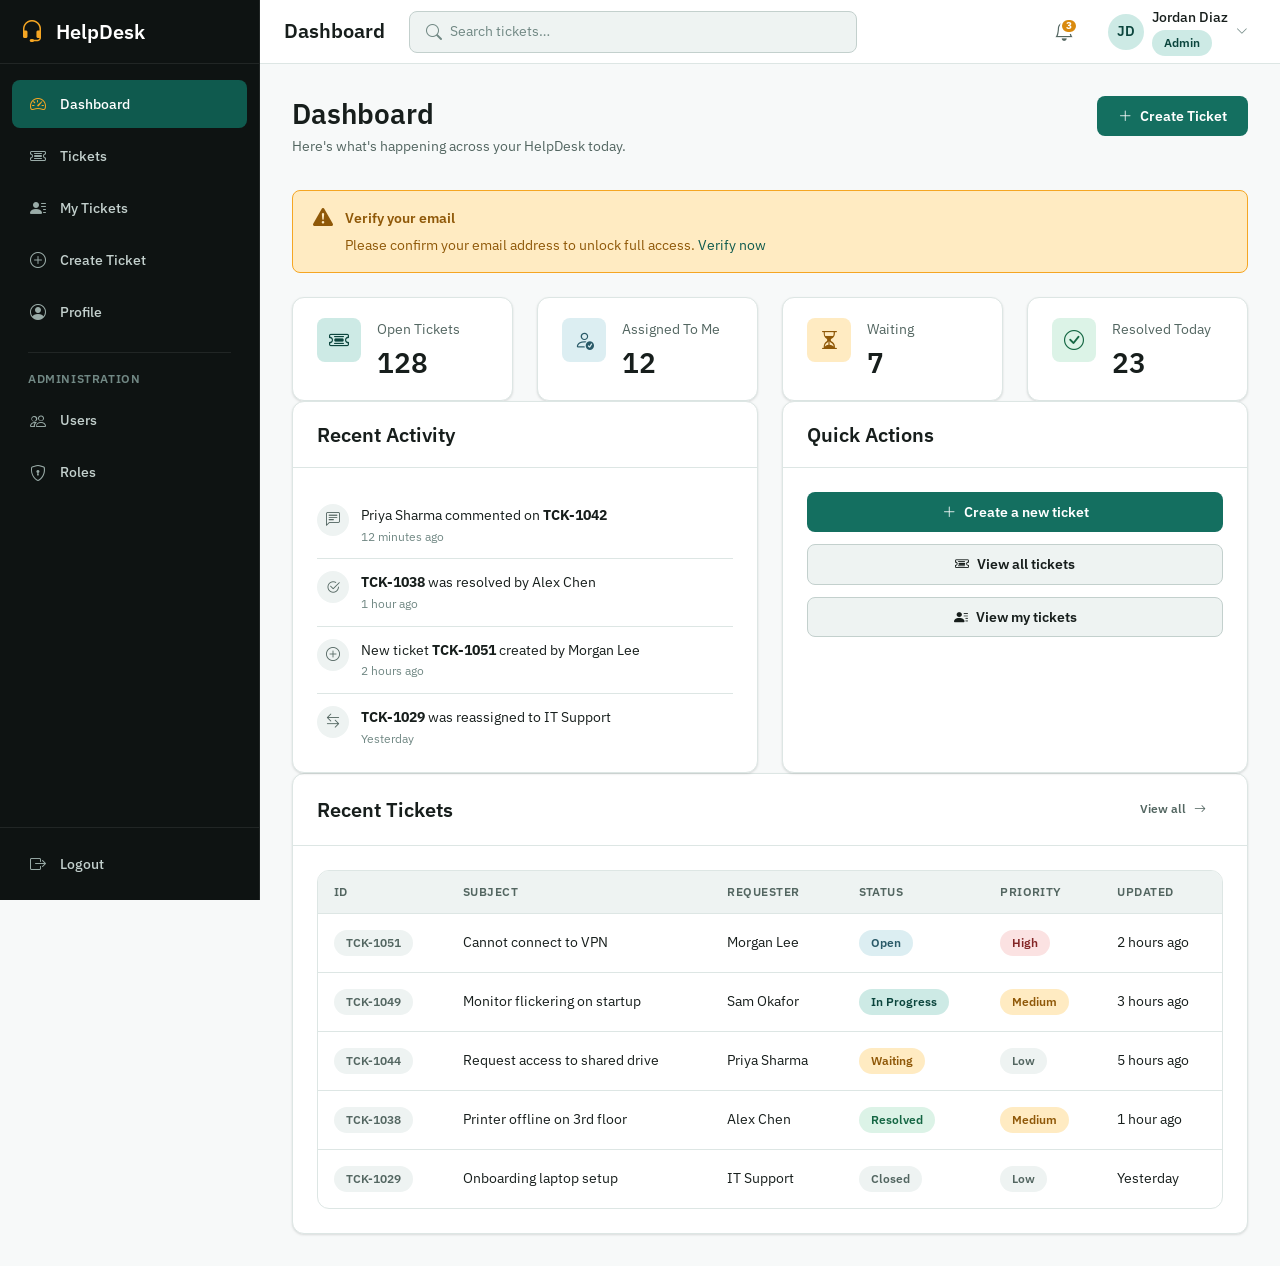
==== commit 63f10026: "feat(frontend): integrate authentication and dashboard" ====
--- a/frontend/dashboard.html
+++ b/frontend/dashboard.html
@@ -86,7 +86,11 @@
       </nav>
 
       <div class="sidebar__footer">
-        <button type="button" class="sidebar__link" data-logout-trigger>
+        <button
+          type="button"
+          class="sidebar__link"
+          data-logout-action
+        >
           <i class="bi bi-box-arrow-right" aria-hidden="true"></i>
           <span>Logout</span>
         </button>
@@ -120,7 +124,13 @@
       </div>
 
       <div class="topbar__actions">
-        <button type="button" class="topbar__icon-btn" id="notification-button" aria-label="Notifications, 3 unread">
+        <button
+          type="button"
+          class="topbar__icon-btn"
+          id="notification-button"
+          aria-label="Notifications, 3 unread"
+          data-placeholder-action="Notifications aren't wired up yet."
+        >
           <i class="bi bi-bell" aria-hidden="true"></i>
           <span class="topbar__badge" aria-hidden="true">3</span>
         </button>
@@ -148,7 +158,12 @@
               Profile
             </a>
             <div class="dropdown-menu__divider" role="separator"></div>
-            <button type="button" class="dropdown-menu__item" role="menuitem" data-logout-trigger>
+            <button
+              type="button"
+              class="dropdown-menu__item"
+              role="menuitem"
+              data-logout-action
+            >
               <i class="bi bi-box-arrow-right" aria-hidden="true"></i>
               Logout
             </button>
@@ -161,13 +176,21 @@
       <div class="page-header">
         <div>
           <h1 class="page-header__title">Dashboard</h1>
-          <p class="page-header__subtitle">Here's what's happening across your HelpDesk today.</p>
+          <p class="page-header__subtitle" id="dashboard-subtitle">Here's what's happening across your HelpDesk today.</p>
         </div>
         <div class="page-header__actions">
           <a href="create-ticket.html" class="btn btn--primary">
             <i class="bi bi-plus-lg" aria-hidden="true"></i>
             Create Ticket
           </a>
+        </div>
+      </div>
+
+      <div class="alert alert--warning mb-6" id="unverified-banner" role="alert" hidden>
+        <i class="bi bi-exclamation-triangle-fill alert__icon" aria-hidden="true"></i>
+        <div>
+          <p class="alert__title">Verify your email</p>
+          <p>Please confirm your email address to unlock full access. <a href="verification-pending.html">Verify now</a></p>
         </div>
       </div>
 
--- a/frontend/css/layout.css
+++ b/frontend/css/layout.css
@@ -115,6 +115,15 @@
 .mb-2 { margin-bottom: var(--space-2); }
 .mb-4 { margin-bottom: var(--space-4); }
 .mb-6 { margin-bottom: var(--space-6); }
+.ml-auto { margin-left: auto; }
+
+/* Technical/code-like data (device info, error codes) — reaches for the
+   mono half of the type pairing that base.css otherwise never uses. */
+.text-mono {
+  font-family: var(--font-family-mono);
+  font-size: var(--font-size-sm);
+  color: var(--color-text-secondary);
+}
 
 /* ---------- App shell skeleton ---------- */
 /* The structural grid every authenticated page (dashboard, tickets,
@@ -194,6 +203,33 @@
   display: none;
 }
 
+/* ---------- Detail-page layout (main content + a narrower sidebar) ---------- */
+/* For any page pairing primary content with a "key facts" side panel —
+   ticket-details.html now, a future profile/user-details page later.
+   Deliberately not a 50/50 .grid-cols-2: the sidebar is a summary, not a
+   peer column. */
+.grid-detail {
+  display: grid;
+  grid-template-columns: 2fr 1fr;
+  gap: var(--space-6);
+  align-items: start;
+}
+
+.grid-detail__sidebar {
+  position: sticky;
+  top: calc(var(--topbar-height) + var(--space-6));
+}
+
+@media (max-width: 1024px) {
+  .grid-detail {
+    grid-template-columns: 1fr;
+  }
+
+  .grid-detail__sidebar {
+    position: static;
+  }
+}
+
 /* ---------- Full-viewport centering (used by the auth screens) ---------- */
 .screen-center {
   min-height: 100vh;
--- a/frontend/css/components.css
+++ b/frontend/css/components.css
@@ -202,6 +202,11 @@
     box-shadow var(--transition-fast) var(--ease-standard);
 }
 
+textarea.form-control {
+  min-height: 6rem;
+  resize: vertical;
+}
+
 .form-control::placeholder {
   color: var(--color-text-muted);
 }
@@ -247,6 +252,41 @@
 .form-check label {
   font-size: var(--font-size-sm);
   color: var(--color-text-secondary);
+}
+
+/* ================= Input affix (icon and/or trailing toggle) ================= */
+/* Originally auth-only; moved here once the tickets search box needed it
+   too — a plain input decoration, not something specific to auth forms. */
+.input-affix {
+  position: relative;
+}
+
+.input-affix .form-control {
+  padding-left: var(--space-10);
+}
+
+.input-affix__icon {
+  position: absolute;
+  left: var(--space-3);
+  top: 50%;
+  transform: translateY(-50%);
+  color: var(--color-text-muted);
+  pointer-events: none;
+}
+
+.input-affix__toggle {
+  position: absolute;
+  right: var(--space-1);
+  top: 50%;
+  transform: translateY(-50%);
+  color: var(--color-text-muted);
+  padding: var(--space-2);
+  border-radius: var(--radius-sm);
+}
+
+.input-affix__toggle:hover {
+  color: var(--color-text-primary);
+  background-color: var(--color-bg-sunken);
 }
 
 /* ================= Password strength & requirements ================= */
@@ -380,6 +420,233 @@
   background-color: var(--color-bg-sunken);
 }
 
+.table--clickable tbody tr {
+  cursor: pointer;
+}
+
+/* Responsive: below 768px each row becomes its own stacked card and every
+   cell grows a label (from its header's text, via a data attribute) —
+   the standard "responsive table" pattern for data that doesn't fit a
+   narrow viewport as columns. Opt-in per table with .table--stack. */
+@media (max-width: 768px) {
+  .table--stack thead {
+    position: absolute;
+    width: 1px;
+    height: 1px;
+    overflow: hidden;
+    clip: rect(0, 0, 0, 0);
+  }
+
+  .table--stack,
+  .table--stack tbody,
+  .table--stack tr,
+  .table--stack td {
+    display: block;
+    width: 100%;
+  }
+
+  .table--stack tr {
+    padding: var(--space-3) var(--space-4);
+    border-bottom: 1px solid var(--color-border);
+  }
+
+  .table--stack td {
+    display: flex;
+    align-items: center;
+    justify-content: space-between;
+    gap: var(--space-4);
+    padding: var(--space-2) 0;
+    border-top: none;
+    text-align: right;
+  }
+
+  .table--stack td[data-label]::before {
+    content: attr(data-label);
+    font-size: var(--font-size-xs);
+    font-weight: var(--font-weight-semibold);
+    color: var(--color-text-secondary);
+    text-transform: uppercase;
+    letter-spacing: 0.04em;
+    text-align: left;
+  }
+}
+
+/* ================= Filter bar ================= */
+.filter-bar {
+  display: flex;
+  flex-wrap: wrap;
+  align-items: center;
+  gap: var(--space-3);
+  margin-bottom: var(--space-6);
+}
+
+.filter-bar__search {
+  flex: 1 1 16rem;
+  max-width: 24rem;
+}
+
+/* ================= Filter dropdown ================= */
+/* A single-select dropdown filter (Status/Priority/Category/Sort) — the
+   open/close/outside-click/Escape mechanics come from core/dropdown.js,
+   shared with the topbar user menu; this is only the visual trigger and
+   the "which option is selected" indicator. */
+.filter-dropdown {
+  position: relative;
+}
+
+.filter-dropdown__trigger {
+  display: flex;
+  align-items: center;
+  gap: var(--space-2);
+  padding: var(--space-2) var(--space-4);
+  border: 1px solid var(--color-border-strong);
+  border-radius: var(--radius-md);
+  background-color: var(--color-bg-surface);
+  font-size: var(--font-size-sm);
+  color: var(--color-text-primary);
+  white-space: nowrap;
+}
+
+.filter-dropdown__trigger:hover {
+  background-color: var(--color-bg-sunken);
+}
+
+.filter-dropdown__trigger i {
+  font-size: var(--font-size-xs);
+  color: var(--color-text-muted);
+  transition: transform var(--transition-fast) var(--ease-standard);
+}
+
+.filter-dropdown__trigger[aria-expanded="true"] i {
+  transform: rotate(180deg);
+}
+
+.filter-dropdown .dropdown-menu {
+  top: calc(100% + var(--space-2));
+  left: 0;
+  min-width: max(100%, 13rem);
+}
+
+.dropdown-menu__item .bi-check2 {
+  margin-left: auto;
+  visibility: hidden;
+  color: var(--color-brand-600);
+}
+
+.dropdown-menu__item.is-selected {
+  color: var(--color-brand-700);
+  font-weight: var(--font-weight-semibold);
+}
+
+.dropdown-menu__item.is-selected .bi-check2 {
+  visibility: visible;
+}
+
+/* ================= Pagination ================= */
+.pagination {
+  display: flex;
+  flex-wrap: wrap;
+  align-items: center;
+  justify-content: space-between;
+  gap: var(--space-4);
+  padding-top: var(--space-5);
+}
+
+.pagination__summary {
+  font-size: var(--font-size-sm);
+  color: var(--color-text-secondary);
+}
+
+.pagination__controls {
+  display: flex;
+  align-items: center;
+  gap: var(--space-1);
+}
+
+.pagination__button {
+  display: inline-flex;
+  align-items: center;
+  justify-content: center;
+  min-width: 2.25rem;
+  height: 2.25rem;
+  padding: 0 var(--space-2);
+  border: 1px solid var(--color-border-strong);
+  border-radius: var(--radius-md);
+  background-color: var(--color-bg-surface);
+  font-size: var(--font-size-sm);
+  color: var(--color-text-secondary);
+}
+
+.pagination__button:hover:not(:disabled) {
+  background-color: var(--color-bg-sunken);
+  color: var(--color-text-primary);
+}
+
+.pagination__button.is-active {
+  background-color: var(--color-brand-600);
+  border-color: var(--color-brand-600);
+  color: var(--color-text-on-brand);
+}
+
+.pagination__button:disabled {
+  opacity: 0.5;
+  cursor: not-allowed;
+}
+
+/* ================= Loading skeleton ================= */
+.skeleton {
+  background: linear-gradient(
+    90deg,
+    var(--color-bg-sunken) 25%,
+    var(--color-neutral-200) 37%,
+    var(--color-bg-sunken) 63%
+  );
+  background-size: 400% 100%;
+  border-radius: var(--radius-sm);
+  animation: skeleton-shimmer 1.4s ease infinite;
+}
+
+@keyframes skeleton-shimmer {
+  0% {
+    background-position: 100% 50%;
+  }
+  100% {
+    background-position: 0 50%;
+  }
+}
+
+.skeleton-table__row {
+  display: flex;
+  align-items: center;
+  gap: var(--space-4);
+  padding: var(--space-4);
+  border-top: 1px solid var(--color-border);
+}
+
+.skeleton-table__row:first-child {
+  border-top: none;
+}
+
+.skeleton-table__cell {
+  height: 1rem;
+}
+
+.skeleton-table__cell--sm {
+  width: 4.5rem;
+}
+
+.skeleton-table__cell--md {
+  width: 8rem;
+}
+
+.skeleton-table__cell--lg {
+  width: 13rem;
+}
+
+.skeleton-table__cell--fill {
+  flex: 1 1 auto;
+}
+
 /* ================= Badges ================= */
 .badge {
   display: inline-flex;
@@ -421,6 +688,14 @@
 .badge--info {
   background-color: var(--color-info-100);
   color: var(--color-info-600);
+}
+
+/* Solid-fill, one severity step above .badge--danger — reserved for
+   Priority: Urgent, so it reads as more alarming than High at a glance
+   without introducing a new hue. */
+.badge--urgent {
+  background-color: var(--color-danger-600);
+  color: var(--color-text-on-brand);
 }
 
 /* ================= Alerts ================= */
@@ -853,3 +1128,418 @@
   font-size: var(--font-size-xs);
   color: var(--color-text-muted);
 }
+
+/* ================= Timeline ================= */
+/* Two uses on ticket-details.html: a compact status-milestone strip and a
+   detailed change-history log — same component, different item counts. */
+.timeline {
+  display: flex;
+  flex-direction: column;
+}
+
+.timeline__item {
+  display: flex;
+  gap: var(--space-4);
+}
+
+.timeline__rail {
+  display: flex;
+  flex-direction: column;
+  align-items: center;
+  flex-shrink: 0;
+}
+
+.timeline__marker {
+  flex-shrink: 0;
+  width: 0.75rem;
+  height: 0.75rem;
+  border-radius: var(--radius-full);
+  background-color: var(--color-neutral-0);
+  box-shadow: 0 0 0 2px var(--color-border-strong);
+}
+
+.timeline__item.is-complete .timeline__marker {
+  box-shadow: 0 0 0 2px var(--color-brand-600);
+  background-color: var(--color-brand-600);
+}
+
+.timeline__item.is-current .timeline__marker {
+  box-shadow: 0 0 0 2px var(--color-signal-400);
+  background-color: var(--color-signal-400);
+}
+
+.timeline__line {
+  flex: 1 1 auto;
+  width: 2px;
+  min-height: var(--space-4);
+  margin-top: var(--space-1);
+  background-color: var(--color-border);
+}
+
+.timeline__item:last-child .timeline__line {
+  display: none;
+}
+
+.timeline__content {
+  flex: 1 1 auto;
+  min-width: 0;
+  padding-bottom: var(--space-6);
+}
+
+.timeline__item:last-child .timeline__content {
+  padding-bottom: 0;
+}
+
+.timeline__title {
+  font-size: var(--font-size-sm);
+  font-weight: var(--font-weight-medium);
+  color: var(--color-text-primary);
+}
+
+.timeline__item:not(.is-complete):not(.is-current) .timeline__title {
+  color: var(--color-text-muted);
+}
+
+.timeline__meta {
+  margin-top: 0.125rem;
+  font-size: var(--font-size-xs);
+  color: var(--color-text-muted);
+}
+
+/* ================= Comment ================= */
+.comment {
+  display: flex;
+  gap: var(--space-3);
+  padding: var(--space-4) 0;
+  border-bottom: 1px solid var(--color-border);
+}
+
+.comment:last-child {
+  padding-bottom: 0;
+  border-bottom: none;
+}
+
+.comment__content {
+  flex: 1 1 auto;
+  min-width: 0;
+}
+
+.comment__header {
+  display: flex;
+  flex-wrap: wrap;
+  align-items: center;
+  gap: var(--space-2);
+  margin-bottom: var(--space-2);
+}
+
+.comment__author {
+  font-size: var(--font-size-sm);
+  font-weight: var(--font-weight-semibold);
+  color: var(--color-text-primary);
+}
+
+.comment__time {
+  font-size: var(--font-size-xs);
+  color: var(--color-text-muted);
+}
+
+.comment__collapse {
+  margin-left: auto;
+  padding: var(--space-1);
+  border-radius: var(--radius-sm);
+  color: var(--color-text-muted);
+}
+
+.comment__collapse:hover {
+  background-color: var(--color-bg-sunken);
+  color: var(--color-text-primary);
+}
+
+.comment__collapse i {
+  transition: transform var(--transition-fast) var(--ease-standard);
+}
+
+.comment__collapse[aria-expanded="false"] i {
+  transform: rotate(-90deg);
+}
+
+.comment__body {
+  font-size: var(--font-size-sm);
+  color: var(--color-text-primary);
+  line-height: var(--line-height-relaxed);
+}
+
+.comment__preview {
+  display: none;
+  font-size: var(--font-size-sm);
+  font-style: italic;
+  color: var(--color-text-muted);
+  overflow: hidden;
+  text-overflow: ellipsis;
+  white-space: nowrap;
+}
+
+.comment.is-collapsed .comment__body {
+  display: none;
+}
+
+.comment.is-collapsed .comment__preview {
+  display: block;
+}
+
+/* Internal notes get a distinct tinted box, not just a color swap on the
+   same layout — staff scanning a thread should never mistake one for the
+   other. The "Internal" badge in the header carries the same meaning in
+   text, so it doesn't rely on color alone. */
+.comment--internal {
+  padding: var(--space-4);
+  margin-bottom: var(--space-4);
+  border: 1px solid var(--color-signal-200);
+  border-radius: var(--radius-md);
+  background-color: var(--color-signal-50);
+}
+
+.comment--internal:last-child {
+  margin-bottom: 0;
+}
+
+/* ================= Comment editor ================= */
+.comment-editor {
+  margin-top: var(--space-6);
+  padding-top: var(--space-6);
+  border-top: 1px solid var(--color-border);
+}
+
+.comment-editor__toolbar {
+  display: flex;
+  flex-wrap: wrap;
+  align-items: center;
+  justify-content: space-between;
+  gap: var(--space-3);
+  margin-top: var(--space-3);
+}
+
+/* ================= Segmented control ================= */
+.segmented-control {
+  display: inline-flex;
+  padding: 2px;
+  border: 1px solid var(--color-border-strong);
+  border-radius: var(--radius-md);
+  background-color: var(--color-bg-sunken);
+}
+
+.segmented-control__option {
+  padding: var(--space-2) var(--space-4);
+  border: none;
+  border-radius: calc(var(--radius-md) - 2px);
+  background: none;
+  font-size: var(--font-size-sm);
+  font-weight: var(--font-weight-medium);
+  color: var(--color-text-secondary);
+}
+
+.segmented-control__option.is-active {
+  background-color: var(--color-bg-surface);
+  color: var(--color-text-primary);
+  box-shadow: var(--shadow-xs);
+}
+
+/* ================= Choice chip group ================= */
+/* Generic single-select chip group. Priority coloring is opt-in via
+   [data-priority] so the base component stays reusable for any future
+   small enumerated choice (it isn't priority-specific itself). */
+.choice-group {
+  display: flex;
+  flex-wrap: wrap;
+  gap: var(--space-2);
+}
+
+.choice-chip {
+  display: inline-flex;
+  align-items: center;
+  gap: var(--space-2);
+  padding: var(--space-2) var(--space-4);
+  border: 1px solid var(--color-border-strong);
+  border-radius: var(--radius-full);
+  background-color: var(--color-bg-surface);
+  font-size: var(--font-size-sm);
+  font-weight: var(--font-weight-medium);
+  color: var(--color-text-secondary);
+  transition: background-color var(--transition-fast) var(--ease-standard),
+    color var(--transition-fast) var(--ease-standard),
+    border-color var(--transition-fast) var(--ease-standard);
+}
+
+.choice-chip:hover {
+  background-color: var(--color-bg-sunken);
+}
+
+.choice-chip.is-selected {
+  background-color: var(--color-brand-600);
+  border-color: var(--color-brand-600);
+  color: var(--color-text-on-brand);
+}
+
+.choice-chip[data-priority="LOW"].is-selected {
+  background-color: var(--color-neutral-600);
+  border-color: var(--color-neutral-600);
+}
+
+.choice-chip[data-priority="MEDIUM"].is-selected {
+  background-color: var(--color-signal-500);
+  border-color: var(--color-signal-500);
+}
+
+.choice-chip[data-priority="HIGH"].is-selected {
+  background-color: var(--color-danger-600);
+  border-color: var(--color-danger-600);
+}
+
+.choice-chip[data-priority="URGENT"].is-selected {
+  background-color: var(--color-danger-700);
+  border-color: var(--color-danger-700);
+}
+
+/* ================= Attachment row ================= */
+.attachment-row {
+  display: flex;
+  align-items: center;
+  gap: var(--space-3);
+  padding: var(--space-3) 0;
+  border-bottom: 1px solid var(--color-border);
+}
+
+.attachment-row:last-child {
+  padding-bottom: 0;
+  border-bottom: none;
+}
+
+.attachment-row__icon {
+  display: flex;
+  flex-shrink: 0;
+  align-items: center;
+  justify-content: center;
+  width: 2.5rem;
+  height: 2.5rem;
+  border-radius: var(--radius-md);
+  background-color: var(--color-bg-sunken);
+  color: var(--color-text-secondary);
+  font-size: var(--font-size-lg);
+}
+
+.attachment-row__body {
+  flex: 1 1 auto;
+  min-width: 0;
+}
+
+.attachment-row__name {
+  overflow: hidden;
+  font-size: var(--font-size-sm);
+  font-weight: var(--font-weight-medium);
+  color: var(--color-text-primary);
+  text-overflow: ellipsis;
+  white-space: nowrap;
+}
+
+.attachment-row__meta {
+  font-size: var(--font-size-xs);
+  color: var(--color-text-muted);
+}
+
+.attachment-row__actions {
+  display: flex;
+  flex-shrink: 0;
+  align-items: center;
+  gap: var(--space-1);
+}
+
+/* Small square icon-only button — attachment download/delete originally,
+   now also the Users table's row actions. Generic on purpose: reach for
+   this instead of a one-off button style wherever a row/card needs a
+   compact icon action. */
+.icon-btn {
+  display: inline-flex;
+  align-items: center;
+  justify-content: center;
+  width: 2rem;
+  height: 2rem;
+  border-radius: var(--radius-md);
+  color: var(--color-text-muted);
+}
+
+.icon-btn:hover {
+  background-color: var(--color-bg-sunken);
+  color: var(--color-text-primary);
+}
+
+.icon-btn--danger:hover {
+  color: var(--color-danger-600);
+}
+
+.attachment-row--pending {
+  opacity: 0.85;
+}
+
+.attachment-row--pending .attachment-row__icon {
+  background-color: var(--color-brand-50);
+  color: var(--color-brand-600);
+}
+
+/* ================= Upload area ================= */
+.upload-area {
+  display: flex;
+  flex-direction: column;
+  align-items: center;
+  justify-content: center;
+  gap: var(--space-2);
+  padding: var(--space-8) var(--space-6);
+  border: 2px dashed var(--color-border-strong);
+  border-radius: var(--radius-lg);
+  color: var(--color-text-secondary);
+  text-align: center;
+  transition: border-color var(--transition-fast) var(--ease-standard),
+    background-color var(--transition-fast) var(--ease-standard);
+}
+
+.upload-area i {
+  font-size: var(--font-size-3xl);
+  color: var(--color-text-muted);
+}
+
+.upload-area strong {
+  color: var(--color-text-primary);
+}
+
+.upload-area.is-dragover {
+  border-color: var(--color-brand-500);
+  background-color: var(--color-brand-50);
+}
+
+/* ================= Meta list ================= */
+/* Label/value pairs — the ticket-details sidebar summary now, reusable for
+   any future detail page's "key facts" panel (profile, user details, ...). */
+.meta-list {
+  display: flex;
+  flex-direction: column;
+  gap: var(--space-4);
+}
+
+.meta-list__item {
+  display: flex;
+  flex-direction: column;
+}
+
+.meta-list__label {
+  font-size: var(--font-size-xs);
+  font-weight: var(--font-weight-semibold);
+  text-transform: uppercase;
+  letter-spacing: 0.04em;
+  color: var(--color-text-muted);
+}
+
+.meta-list__value {
+  margin-top: var(--space-1);
+  font-size: var(--font-size-sm);
+  font-weight: var(--font-weight-medium);
+  color: var(--color-text-primary);
+}
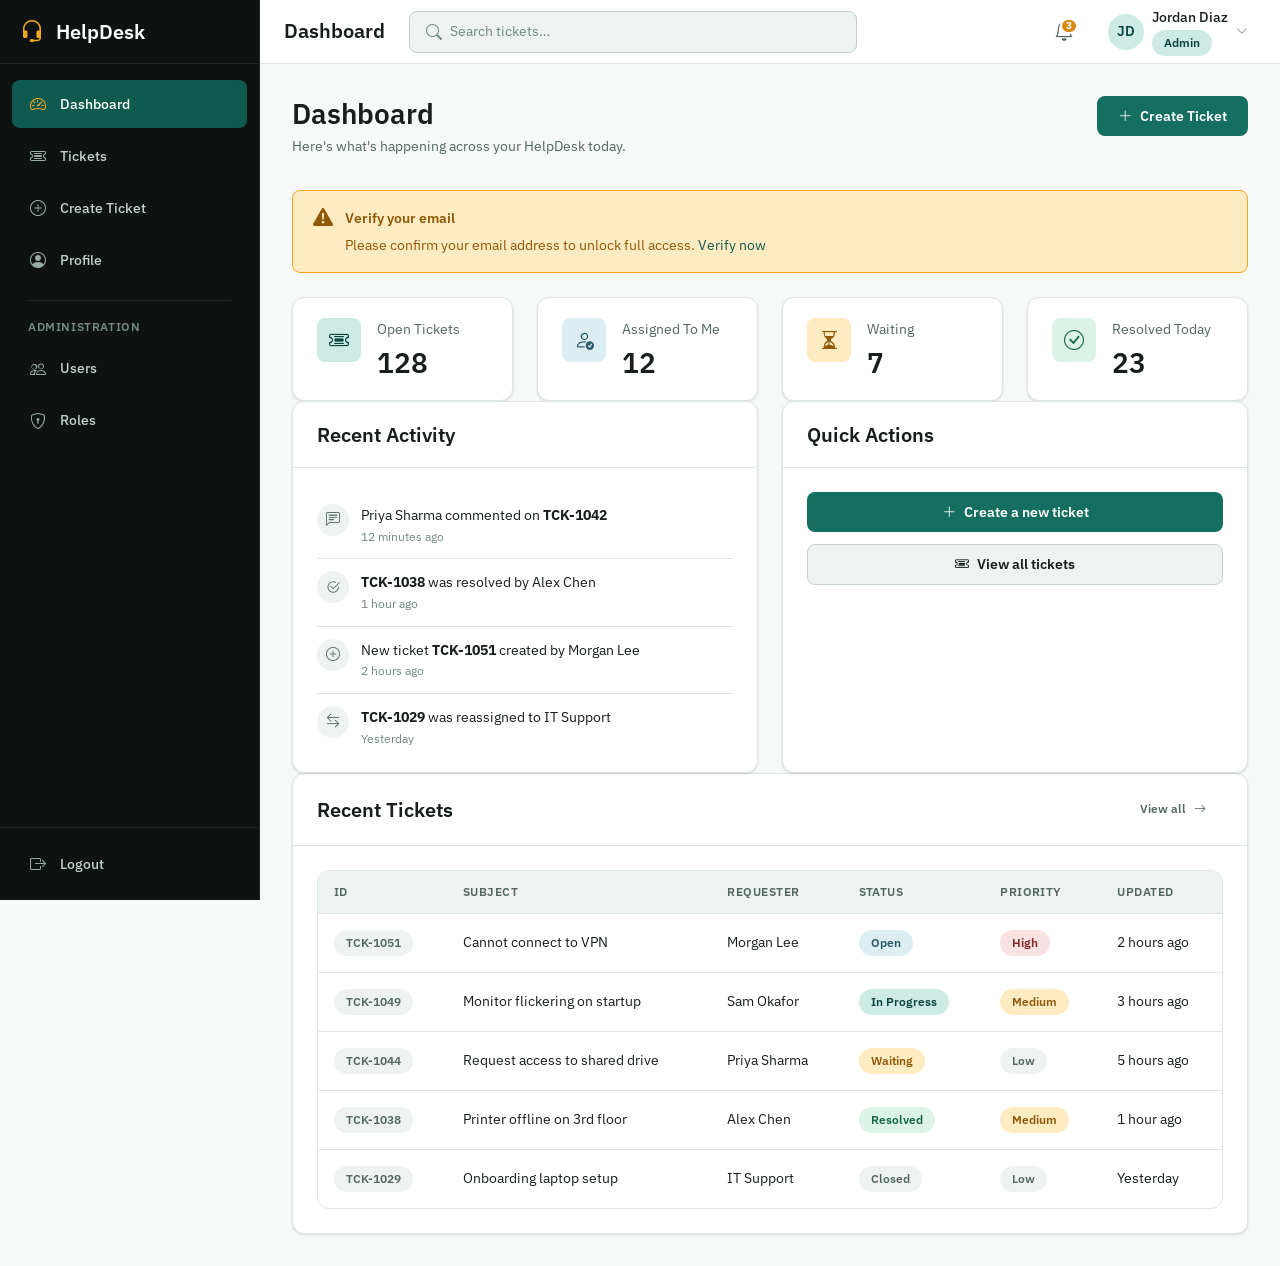
==== commit 8f3e96b8: "feat(frontend): complete admin integration and frontend polish" ====
--- a/frontend/dashboard.html
+++ b/frontend/dashboard.html
@@ -45,12 +45,6 @@
             <a class="sidebar__link" href="tickets.html" data-nav="tickets.html">
               <i class="bi bi-ticket-detailed" aria-hidden="true"></i>
               <span>Tickets</span>
-            </a>
-          </li>
-          <li>
-            <a class="sidebar__link" href="my-tickets.html" data-nav="my-tickets.html">
-              <i class="bi bi-person-lines-fill" aria-hidden="true"></i>
-              <span>My Tickets</span>
             </a>
           </li>
           <li>
@@ -288,10 +282,6 @@
               <i class="bi bi-ticket-detailed" aria-hidden="true"></i>
               View all tickets
             </a>
-            <a href="my-tickets.html" class="btn btn--secondary btn--block">
-              <i class="bi bi-person-lines-fill" aria-hidden="true"></i>
-              View my tickets
-            </a>
           </div>
         </div>
       </div>
--- a/frontend/css/layout.css
+++ b/frontend/css/layout.css
@@ -123,6 +123,12 @@
   font-family: var(--font-family-mono);
   font-size: var(--font-size-sm);
   color: var(--color-text-secondary);
+}
+
+/* Preserves manual line breaks in plain-text backend content (ticket
+   descriptions) without needing dangerouslySetInnerHTML-style HTML. */
+.whitespace-pre-line {
+  white-space: pre-line;
 }
 
 /* ---------- App shell skeleton ---------- */
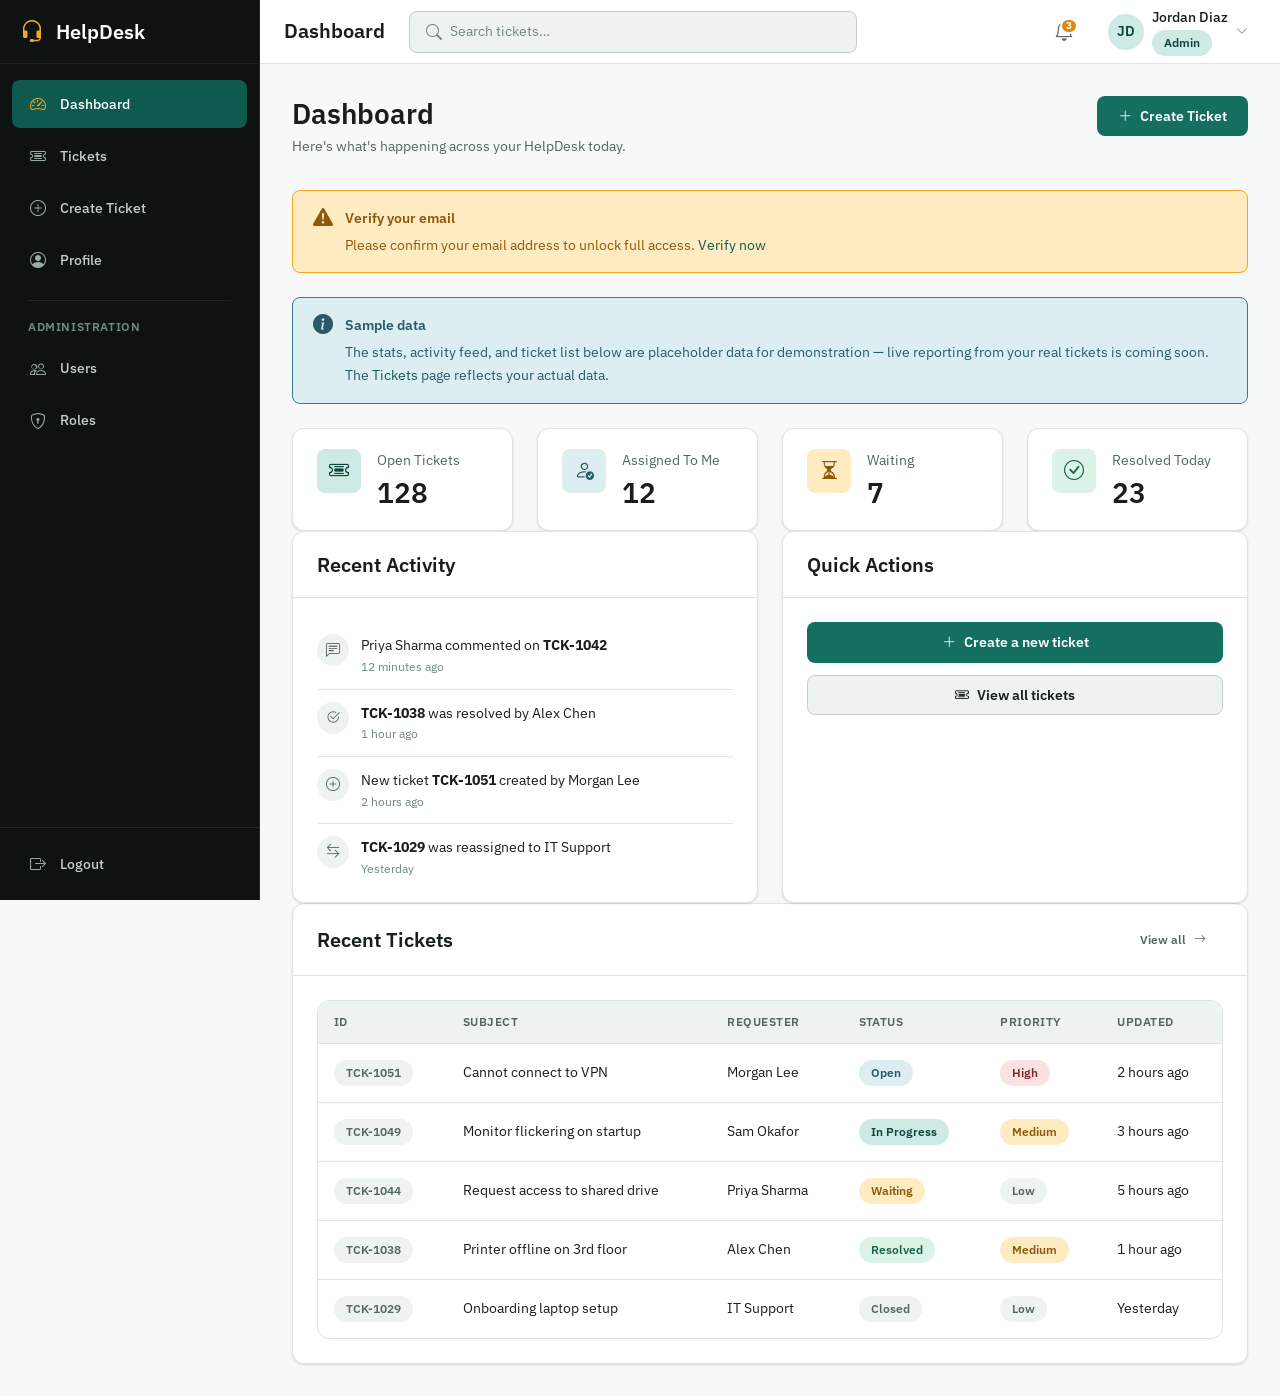
==== commit a69b407a: "Coming soon feature added across the page" ====
--- a/frontend/dashboard.html
+++ b/frontend/dashboard.html
@@ -185,6 +185,14 @@
         <div>
           <p class="alert__title">Verify your email</p>
           <p>Please confirm your email address to unlock full access. <a href="verification-pending.html">Verify now</a></p>
+        </div>
+      </div>
+
+      <div class="alert alert--info mb-6" role="status">
+        <i class="bi bi-info-circle-fill alert__icon" aria-hidden="true"></i>
+        <div>
+          <p class="alert__title">Sample data</p>
+          <p>The stats, activity feed, and ticket list below are placeholder data for demonstration — live reporting from your real tickets is coming soon. The <a href="tickets.html">Tickets</a> page reflects your actual data.</p>
         </div>
       </div>
 
